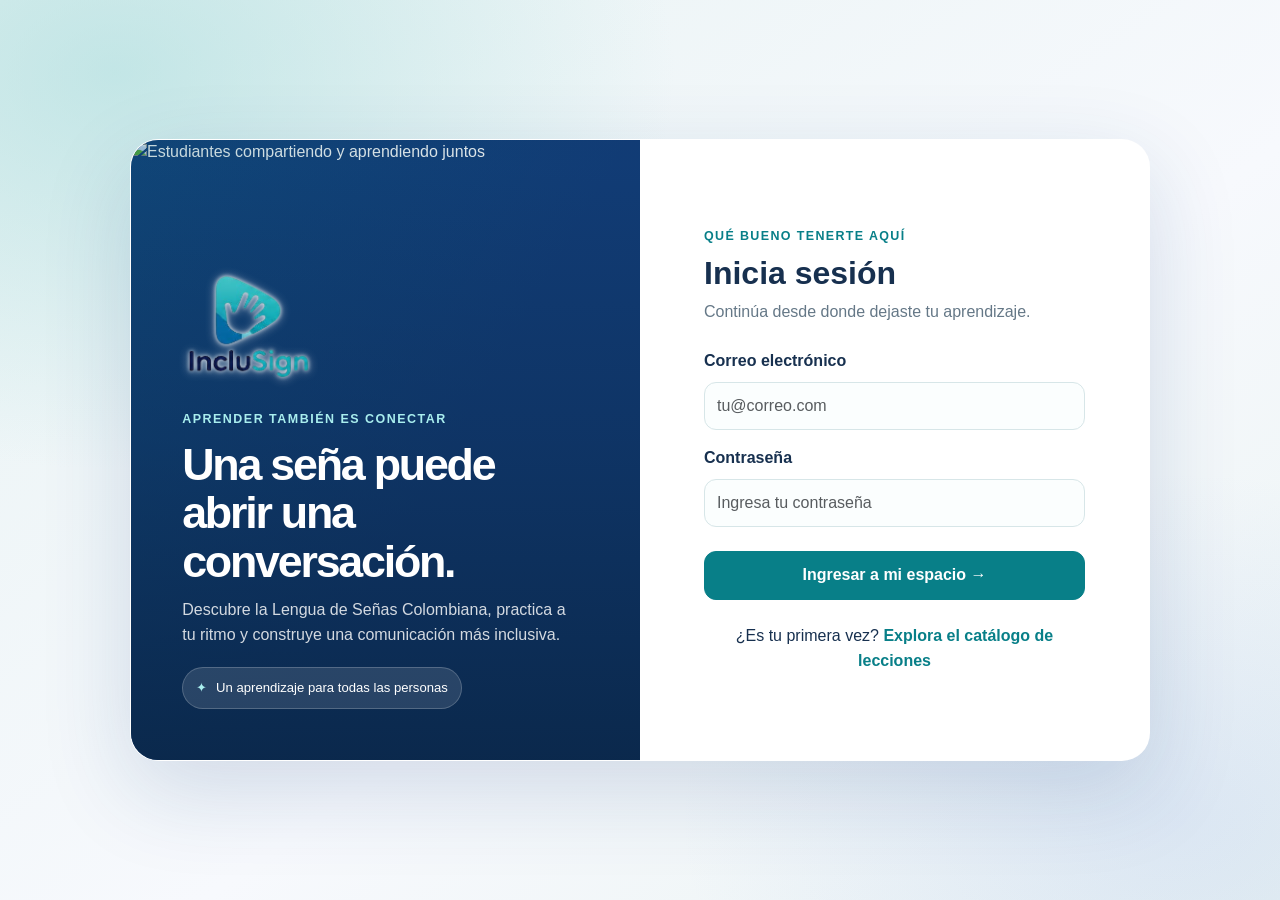
==== pages/login.html @ f1c30d8c "Add initial HTML structure for IncluSign application with login, catalog, main, profile, and service" ====
﻿<!DOCTYPE html>
<html lang="es">
<head>
	<meta charset="UTF-8">
	<meta name="viewport" content="width=device-width, initial-scale=1.0">
	<meta name="theme-color" content="#123f9a">
	<meta name="description" content="Aprende lengua de señas colombiana con IncluSign, a tu ritmo y desde cualquier lugar.">
	<title>IncluSign | Aprende lengua de señas</title>
	<link href="https://cdn.jsdelivr.net/npm/bootstrap@5.3.3/dist/css/bootstrap.min.css" rel="stylesheet" integrity="sha384-QWTKZyjpPEjISv5WaRU9OFeRpok6YctnYmDr5pNlyT2bRjXh0JMhjY6hW+ALEwIH" crossorigin="anonymous">
	<link rel="stylesheet" href="../assets/css/style.css">
</head>
<body class="login-wrap d-flex align-items-center justify-content-center p-3">
	<main class="login-panel">
		<section class="login-visual" aria-label="Aprender lengua de señas">
			<img class="login-visual-image" src="https://images.unsplash.com/photo-1543269865-cbf427effbad?auto=format&fit=crop&w=1200&q=85" alt="Estudiantes compartiendo y aprendiendo juntos">
			<div class="login-visual-overlay"></div>
			<div class="login-visual-content">
				<img class="login-logo" src="../assets/img/logo.png" alt="IncluSign">
				<p class="login-visual-kicker">Aprender también es conectar</p>
				<h2>Una seña puede abrir una conversación.</h2>
				<p>Descubre la Lengua de Señas Colombiana, practica a tu ritmo y construye una comunicación más inclusiva.</p>
				<div class="login-visual-tag"><span aria-hidden="true">✦</span> Un aprendizaje para todas las personas</div>
			</div>
		</section>

		<section class="login-form-panel">
			<header class="mb-4">
				<p class="eyebrow mb-2">Qué bueno tenerte aquí</p>
				<h1 class="h2 fw-bold mb-2">Inicia sesión</h1>
				<p class="text-muted-custom mb-0">Continúa desde donde dejaste tu aprendizaje.</p>
			</header>

			<form action="main.html" method="get" data-login-form>
				<div class="mb-3">
					<label for="email" class="form-label">Correo electrónico</label>
					<input class="form-control" id="email" type="email" placeholder="tu@correo.com" autocomplete="username" required>
				</div>
				<div class="mb-3">
					<label for="password" class="form-label">Contraseña</label>
					<input class="form-control" id="password" type="password" placeholder="Ingresa tu contraseña" autocomplete="current-password" required>
				</div>
				<div class="d-grid mt-4">
					<button class="btn btn-brand" type="submit">Ingresar a mi espacio <span aria-hidden="true">→</span></button>
				</div>
			</form>

			<p class="text-center mt-4 mb-0">¿Es tu primera vez? <a class="fw-semibold text-decoration-none" href="catalog.html">Explora el catálogo de lecciones</a></p>
		</section>
	</main>

	<script src="https://cdn.jsdelivr.net/npm/bootstrap@5.3.3/dist/js/bootstrap.bundle.min.js" integrity="sha384-YvpcrYf0tY3lHB60NNkmXc5s9fDVZLESaAA55NDzOxhy9GkcIdslK1eN7N6jIeHz" crossorigin="anonymous"></script>
	<script src="../assets/js/app.js"></script>
</body>
</html>
---- assets/css/style.css ----
﻿:root {
  --brand-navy: #123e7a;
  --brand-blue: #087f88;
  --brand-turquoise: #20b6ba;
  --brand-sky: #a2dada;
  --brand-lilac: #7898ef;
  --ink: #17304f;
  --muted: #657887;
  --page: #f3f9f9;
  --surface: #ffffff;
  --line: #deebed;
  --soft-blue: #e8f6f5;
  --shadow: 0 18px 48px rgba(18, 62, 122, 0.08);
}

* { box-sizing: border-box; }

body {
  background: var(--page);
  color: var(--ink);
  font-family: Inter, "Segoe UI", Arial, sans-serif;
  line-height: 1.55;
}

a { color: var(--brand-blue); }
a:hover { color: var(--brand-navy); }

.app-shell { max-width: 1440px; }
.workspace-layout { display: grid; min-height: calc(100vh - 2rem); grid-template-columns: 232px minmax(0, 1fr); align-items: start; gap: 26px; }
.workspace-main { min-width: 0; padding: 4px 0 24px; }
.app-sidebar { position: sticky; top: 24px; display: flex; min-height: calc(100vh - 48px); flex-direction: column; padding: 18px 13px; border: 1px solid var(--line); border-radius: 23px; background: rgba(255,255,255,.96); box-shadow: 0 12px 36px rgba(18,62,122,.06); }
.sidebar-header { display: flex; min-height: 84px; align-items: center; justify-content: space-between; gap: 8px; margin: 0 6px 24px; padding: 0 2px 14px; border-bottom: 1px solid #edf2f4; }
.sidebar-brand { display: flex; min-width: 0; align-items: center; justify-content: center; padding: 4px; text-decoration: none; }
.sidebar-logo-full { display: block; width: 142px; max-width: 100%; height: auto; }
.sidebar-logo-compact { display: none; width: 40px; height: 40px; object-fit: contain; }
.sidebar-toggle { display: grid; width: 34px; height: 34px; flex: 0 0 auto; place-items: center; border: 1px solid var(--line); border-radius: 11px; color: #647988; background: #fff; cursor: pointer; transition: background-color .18s ease, color .18s ease, transform .2s ease; }
.sidebar-toggle svg { width: 19px; height: 19px; fill: none; stroke: currentColor; stroke-linecap: round; stroke-linejoin: round; stroke-width: 1.8; }
.sidebar-toggle:hover { color: var(--brand-navy); background: var(--soft-blue); }
.sidebar-toggle:focus-visible { outline: 3px solid rgba(8,127,136,.28); outline-offset: 2px; }
.sidebar-section-label { margin: 0 12px 10px; color: #8a9ba8; font-size: .67rem; font-weight: 750; letter-spacing: .13em; }
.app-nav { display: grid; gap: 7px; }
.app-nav [hidden], .sidebar-footer[hidden], .catalog-heading [hidden] { display: none !important; }
.app-nav.guest-navigation { grid-template-columns: minmax(0, 1fr); margin-right: auto; margin-left: auto; }
.app-nav.guest-navigation .app-nav-link { justify-content: center; }
.app-nav-link { display: flex; min-height: 48px; align-items: center; gap: 12px; padding: 10px 12px; border-radius: 14px; color: #536a7c; font-size: .89rem; font-weight: 650; text-decoration: none; transition: background-color .18s ease, color .18s ease, transform .18s ease; }
.app-nav-link svg, .sidebar-logout svg, .mobile-exit svg { width: 21px; height: 21px; flex: 0 0 auto; fill: none; stroke: currentColor; stroke-linecap: round; stroke-linejoin: round; stroke-width: 1.7; }
.app-nav-link:hover { transform: translateX(2px); color: var(--brand-navy); background: #f3f8f8; }
.app-nav-link.active { color: var(--brand-navy); background: var(--soft-blue); box-shadow: inset 3px 0 0 var(--brand-blue); }
.app-nav-link:focus-visible, .sidebar-logout:focus-visible, .mobile-exit:focus-visible { outline: 3px solid rgba(8,127,136,.28); outline-offset: 2px; }
.sidebar-footer { display: grid; gap: 16px; margin-top: auto; padding-top: 20px; }
.sidebar-tip { display: flex; align-items: flex-start; gap: 9px; padding: 12px; border: 1px solid #e1efef; border-radius: 15px; color: var(--brand-navy); background: #f4fafa; font-size: .75rem; line-height: 1.4; }
.sidebar-tip > span { color: var(--brand-blue); font-size: 1rem; }
.sidebar-profile { display: flex; align-items: center; gap: 10px; padding: 0 4px; color: var(--ink); font-size: .8rem; }
.sidebar-profile > span:last-child { display: grid; gap: 1px; }
.sidebar-profile strong { font-weight: 700; }
.sidebar-profile small { color: var(--muted); font-size: .72rem; }
.sidebar-logout { display: flex; min-height: 42px; align-items: center; gap: 11px; padding: 8px 11px; border-top: 1px solid #edf2f4; color: #697d8b; font-size: .82rem; font-weight: 600; text-decoration: none; }
.sidebar-logout:hover { color: var(--brand-navy); }
.mobile-topbar { display: none; }
.workspace-layout.sidebar-collapsed { grid-template-columns: 78px minmax(0, 1fr); }
.sidebar-collapsed .app-sidebar { align-items: center; padding-right: 9px; padding-left: 9px; }
.sidebar-collapsed .sidebar-header { width: 100%; flex-direction: column; justify-content: center; gap: 10px; margin-right: 0; margin-left: 0; padding-right: 0; padding-left: 0; }
.sidebar-collapsed .sidebar-brand { min-height: 42px; }
.sidebar-collapsed .sidebar-logo-full { display: none; }
.sidebar-collapsed .sidebar-logo-compact { display: block; }
.sidebar-collapsed .sidebar-toggle svg { transform: rotate(180deg); }
.sidebar-collapsed .sidebar-section-label, .sidebar-collapsed .sidebar-tip, .sidebar-collapsed .sidebar-profile, .sidebar-collapsed .app-nav-link span, .sidebar-collapsed .sidebar-logout span { display: none; }
.sidebar-collapsed .app-nav { width: 100%; }
.sidebar-collapsed .app-nav-link { justify-content: center; gap: 0; padding: 12px 0; }
.sidebar-collapsed .app-nav-link:hover { transform: none; }
.sidebar-collapsed .app-nav-link.active { box-shadow: none; }
.sidebar-collapsed .sidebar-footer { width: 100%; gap: 8px; }
.sidebar-collapsed .sidebar-logout { justify-content: center; padding: 10px 0; border-top: 0; }
.nav-soft {
  min-height: 76px;
  background: rgba(255, 255, 255, 0.94);
  border: 1px solid var(--line);
  border-radius: 18px !important;
  box-shadow: 0 6px 24px rgba(18, 62, 122, 0.04);
}
.brand-lockup { display: inline-flex; align-items: center; gap: 10px; text-decoration: none; }
.brand-logo { width: 94px; height: 70px; object-fit: contain; }
.brand-name { color: var(--ink); font-size: 1.18rem; font-weight: 750; letter-spacing: -0.04em; }
.nav-soft .navbar-nav { gap: .35rem !important; }
.nav-soft .nav-link { padding: .62rem .9rem; border-radius: 12px; color: #536a7c; font-size: 0.92rem; font-weight: 650; transition: background-color .18s ease, color .18s ease, transform .18s ease; }
.nav-soft .nav-link:hover { color: var(--brand-navy); background: var(--soft-blue); }
.nav-soft .nav-link.active { color: var(--brand-navy); background: var(--soft-blue); box-shadow: inset 0 0 0 1px rgba(8, 127, 136, .08); }
.nav-soft .nav-link:focus-visible, .carousel-nav-btn:focus-visible, .learning-indicators button:focus-visible { outline: 3px solid rgba(8, 127, 136, .3); outline-offset: 2px; }
.nav-soft .navbar-toggler { border-color: var(--line); border-radius: 11px; }
.nav-avatar { display: inline-grid; width: 36px; height: 36px; place-items: center; border-radius: 50%; background: var(--soft-blue); color: var(--brand-navy); font-size: 0.78rem; font-weight: 700; }
.form-control, .form-select { min-height: 48px; border-color: #d7e6e8; border-radius: 12px; color: var(--ink); }
.form-control:focus, .form-select:focus { border-color: var(--brand-blue); box-shadow: 0 0 0 0.22rem rgba(8, 127, 136, 0.15); }
.form-label { color: var(--ink); font-weight: 650; }
.btn { border-radius: 12px; font-weight: 650; padding: 0.72rem 1.15rem; }
.btn-brand { --bs-btn-bg: var(--brand-blue); --bs-btn-border-color: var(--brand-blue); --bs-btn-color: #fff; --bs-btn-hover-bg: var(--brand-navy); --bs-btn-hover-border-color: var(--brand-navy); --bs-btn-hover-color: #fff; --bs-btn-active-bg: var(--brand-navy); --bs-btn-active-border-color: var(--brand-navy); }
.btn-outline-brand { --bs-btn-color: var(--brand-navy); --bs-btn-border-color: #c8dfe1; --bs-btn-hover-bg: var(--soft-blue); --bs-btn-hover-color: var(--brand-navy); --bs-btn-hover-border-color: var(--brand-sky); }
.text-brand { color: var(--brand-blue) !important; }
.text-muted-custom { color: var(--muted); }
.eyebrow { color: var(--brand-blue); font-size: 0.78rem; font-weight: 750; letter-spacing: 0.11em; text-transform: uppercase; }
.surface-card { background: var(--surface); border: 1px solid var(--line); border-radius: 20px; box-shadow: var(--shadow); }
.section-heading { font-size: clamp(1.35rem, 2vw, 1.7rem); font-weight: 750; letter-spacing: -0.04em; }
.progress { height: 8px; border-radius: 99px; background: #e9eff8; }
.progress-bar { border-radius: inherit; background: var(--brand-blue); }

/* Acceso */
.login-wrap { min-height: 100vh; padding: clamp(1rem, 3vw, 2.5rem) !important; background: radial-gradient(ellipse at 9% 8%, rgba(162, 218, 218, .55), transparent 34%), radial-gradient(ellipse at 92% 91%, rgba(120, 152, 239, .15), transparent 30%), linear-gradient(145deg, #e8f3f3, #f7f9fd 58%, #eaf3f2); }
.login-panel { display: grid; grid-template-columns: 1fr 1fr; width: min(100%, 1020px); padding: 0; overflow: hidden; background: var(--surface); border: 1px solid rgba(255,255,255,.82); border-radius: 28px; box-shadow: 0 30px 90px rgba(18, 62, 122, .16); }
.login-visual { position: relative; display: flex; min-height: 620px; align-items: flex-end; overflow: hidden; color: #fff; background: var(--brand-navy); }
.login-visual-image, .login-visual-overlay { position: absolute; inset: 0; width: 100%; height: 100%; }
.login-visual-image { object-fit: cover; object-position: center; }
.login-visual-overlay { background: linear-gradient(180deg, rgba(10, 39, 73, .1) 4%, rgba(10, 39, 73, .42) 48%, rgba(10, 39, 73, .93) 100%), linear-gradient(120deg, rgba(8, 127, 136, .16), transparent 58%); }
.login-visual-content { position: relative; z-index: 1; width: 100%; padding: clamp(1.8rem, 4vw, 3.25rem); }
.login-logo { display: block; width: 132px; height: auto; margin-bottom: 2rem; filter: drop-shadow(0 0 2px rgba(255,255,255,.9)) drop-shadow(0 1px 5px rgba(255,255,255,.45)); }
.login-visual-kicker { margin-bottom: .65rem; color: #a9eeee; font-size: .78rem; font-weight: 750; letter-spacing: .12em; text-transform: uppercase; }
.login-visual h2 { max-width: 430px; margin-bottom: .8rem; font-size: clamp(2rem, 3.5vw, 2.8rem); font-weight: 760; letter-spacing: -.05em; line-height: 1.08; }
.login-visual-content > p:not(.login-visual-kicker) { max-width: 400px; margin-bottom: 1.2rem; color: rgba(255,255,255,.82); }
.login-visual-tag { display: inline-flex; align-items: center; gap: .55rem; padding: .62rem .82rem; border: 1px solid rgba(255,255,255,.2); border-radius: 99px; background: rgba(255,255,255,.12); font-size: .82rem; }
.login-visual-tag span { color: #a9eeee; }
.login-form-panel { display: flex; flex-direction: column; justify-content: center; padding: clamp(2rem, 5vw, 4.2rem); }
.login-form-panel .form-control { background: #fbfefe; }
/* Inicio de aprendizaje */
.welcome-hero { position: relative; overflow: hidden; min-height: 330px; padding: clamp(1.5rem, 4vw, 3rem); color: #fff; background: linear-gradient(115deg, #123e7a 0%, #087f88 72%, #20b6ba 100%); border-radius: 24px; box-shadow: 0 20px 46px rgba(8, 127, 136, .18); }
.welcome-hero::after { position: absolute; top: -95px; right: -54px; width: 340px; height: 340px; border: 1px solid rgba(255,255,255,.16); border-radius: 50%; box-shadow: 0 0 0 35px rgba(255,255,255,.05), 0 0 0 75px rgba(255,255,255,.04); content: ""; }
.welcome-copy { position: relative; z-index: 1; max-width: 560px; }
.welcome-hero h1 { max-width: 520px; font-size: clamp(2rem, 4vw, 3.2rem); font-weight: 780; letter-spacing: -.055em; }
.welcome-hero p { color: rgba(255,255,255,.84); max-width: 440px; }
.hero-art { position: absolute; right: 7%; bottom: -16px; width: min(30%, 260px); opacity: .94; }
.hero-art img { width: 100%; height: 270px; object-fit: cover; object-position: center; border: 8px solid rgba(255,255,255,.18); border-radius: 48% 48% 18px 18px; }
.stat-card { display: flex; align-items: center; gap: 14px; padding: 18px; background: #fff; border: 1px solid var(--line); border-radius: 17px; }
.stat-icon { display: grid; width: 46px; height: 46px; flex: 0 0 auto; place-items: center; border-radius: 14px; background: var(--soft-blue); color: var(--brand-blue); font-size: 1.2rem; font-weight: 750; }
.profile-card { display: flex; align-items: center; gap: 18px; }
.profile-avatar { display: grid; width: 82px; height: 82px; flex: 0 0 auto; place-items: center; border: 5px solid #e8f6f5; border-radius: 50%; color: #fff; background: linear-gradient(145deg, var(--brand-navy), var(--brand-blue)); font-size: 1.4rem; font-weight: 750; }
.profile-summary { min-width: 0; margin-right: auto; }
.profile-action { flex: 0 0 auto; }
.profile-course { padding: 18px; border: 1px solid var(--line); border-radius: 16px; background: #fbfefe; }
.lesson-card { height: 100%; overflow: hidden; background: #fff; border: 1px solid var(--line); border-radius: 18px; transition: transform .18s ease, box-shadow .18s ease; }
.lesson-card:hover { transform: translateY(-3px); box-shadow: var(--shadow); }
.lesson-cover { display: flex; min-height: 150px; align-items: flex-end; padding: 18px; color: #fff; background: linear-gradient(145deg, #123e7a, #087f88); }
.lesson-cover.cover-lilac { background: linear-gradient(145deg, #123e7a, #7898ef); }
.lesson-cover.cover-sky { background: linear-gradient(145deg, #118f98, #a2dada); }
.lesson-icon { display: grid; width: 54px; height: 54px; place-items: center; border: 1px solid rgba(255,255,255,.38); border-radius: 16px; background: rgba(255,255,255,.16); font-size: 1.5rem; }
.level-pill { display: inline-flex; align-items: center; padding: 5px 10px; border-radius: 99px; background: var(--soft-blue); color: var(--brand-navy); font-size: .76rem; font-weight: 700; }
.category-btn { border-radius: 99px; }
.category-btn.active { color: #fff; background: var(--brand-navy); border-color: var(--brand-navy); }
.empty-state[hidden], [data-lesson-card][hidden] { display: none !important; }

/* Catálogo de cursos */
.catalog-heading { display: flex; align-items: flex-end; justify-content: space-between; gap: 1.25rem; }
.catalog-list { display: grid; gap: 12px; }
.catalog-course { overflow: hidden; border: 1px solid var(--line); border-radius: 17px; background: #fff; box-shadow: 0 6px 22px rgba(18,62,122,.04); }
.catalog-course-summary { display: flex; min-height: 78px; align-items: center; gap: 14px; padding: 14px 18px; cursor: pointer; list-style: none; }
.catalog-course-summary::-webkit-details-marker { display: none; }
.catalog-course-summary::after { width: 10px; height: 10px; flex: 0 0 auto; margin-left: 4px; border-right: 2px solid var(--brand-blue); border-bottom: 2px solid var(--brand-blue); content: ""; transform: rotate(45deg) translateY(-2px); transition: transform .18s ease; }
.catalog-course[open] .catalog-course-summary::after { transform: rotate(225deg) translate(-2px, -1px); }
.catalog-course-summary:focus-visible { outline: 3px solid rgba(8,127,136,.28); outline-offset: -3px; }
.catalog-course-icon { display: grid; width: 44px; height: 44px; flex: 0 0 auto; place-items: center; border-radius: 14px; color: #fff; background: linear-gradient(145deg, var(--brand-navy), var(--brand-blue)); font-size: 1.2rem; }
.catalog-icon-lilac { background: linear-gradient(145deg, var(--brand-navy), var(--brand-lilac)); }
.catalog-icon-sky { background: linear-gradient(145deg, #118f98, var(--brand-sky)); }
.catalog-course-title { display: grid; min-width: 0; gap: 3px; margin-right: auto; color: var(--ink); }
.catalog-course-title strong { font-size: .98rem; }
.catalog-course-title small { color: var(--muted); font-size: .8rem; }
.catalog-course-content { padding: 0 20px 18px 76px; color: var(--muted); font-size: .9rem; }
.catalog-course-content > p { margin-bottom: 12px; }
.catalog-lesson-list { display: grid; gap: 0; margin: 0; padding: 0; list-style: none; }
.catalog-lesson-list li { display: flex; justify-content: space-between; gap: 16px; padding: 9px 0; border-top: 1px solid #edf2f4; color: var(--ink); }
.catalog-lesson-list li span:last-child { flex: 0 0 auto; color: var(--muted); font-size: .82rem; }

/* Carrusel principal */
.learning-heading-row { display: flex; align-items: flex-end; justify-content: space-between; gap: 1rem; }
.learning-carousel-tools { display: flex; align-items: center; gap: 1.1rem; }
.learning-carousel .carousel-indicators.learning-indicators { position: static; justify-content: center; gap: 7px; margin: 1rem 0 0; }
.learning-carousel .carousel-indicators [data-bs-target] { box-sizing: border-box; flex: 0 0 auto; width: 8px; height: 8px; margin: 0; padding: 0; border: 0; border-radius: 99px; background: #bfd2d7; opacity: 1; transition: width .2s ease, background-color .2s ease; }
.learning-carousel .carousel-indicators [data-bs-target].active { width: 24px; background: var(--brand-blue); }
.carousel-nav-btn { display: grid; width: 42px; height: 42px; place-items: center; border: 1px solid var(--line); border-radius: 13px; color: var(--brand-navy); background: #fff; font-size: 1.15rem; transition: background-color .18s ease, border-color .18s ease, transform .18s ease; }
.carousel-nav-btn:hover { transform: translateY(-1px); border-color: var(--brand-sky); background: var(--soft-blue); }
.learning-slide { display: grid; min-height: 370px; grid-template-columns: 1.04fr .96fr; overflow: hidden; border: 1px solid var(--line); border-radius: 24px; background: #fff; box-shadow: var(--shadow); }
.slide-copy { display: flex; flex-direction: column; align-items: flex-start; justify-content: center; padding: clamp(1.6rem, 4vw, 3.2rem); }
.slide-status { display: inline-flex; align-items: center; gap: .5rem; margin-bottom: 1rem; color: var(--brand-blue); font-size: .78rem; font-weight: 750; letter-spacing: .04em; }
.slide-copy h2 { max-width: 490px; margin-bottom: .7rem; font-size: clamp(1.8rem, 3vw, 2.55rem); font-weight: 760; letter-spacing: -.05em; line-height: 1.12; }
.slide-copy > p { max-width: 470px; margin-bottom: 1.25rem; color: var(--muted); }
.slide-progress-label { display: flex; width: min(100%, 360px); justify-content: space-between; margin-bottom: .4rem; font-size: .82rem; }
.slide-progress { width: min(100%, 360px); margin-bottom: 1.35rem; background: rgba(255,255,255,.2); }
.slide-progress .progress-bar { background: #a2dada; }
.slide-action { margin-top: .15rem; }
.slide-visual { position: relative; min-height: 370px; overflow: hidden; background: linear-gradient(145deg, #123e7a, #20b6ba); }
.slide-visual::after { position: absolute; inset: 0; background: linear-gradient(90deg, rgba(18,62,122,.08), rgba(18,62,122,.04)); content: ""; }
.slide-visual img { width: 100%; height: 100%; min-height: 370px; object-fit: cover; }
.visual-badge { position: absolute; z-index: 1; right: 20px; bottom: 20px; padding: .65rem .9rem; border: 1px solid rgba(255,255,255,.6); border-radius: 99px; color: #fff; background: rgba(18,62,122,.68); backdrop-filter: blur(8px); font-size: .8rem; font-weight: 650; }
.learning-slide-current { color: #fff; border-color: transparent; background: linear-gradient(135deg, #123e7a, #087f88); }
.learning-slide-current .slide-status { color: #b6f1ed; }
.learning-slide-current .slide-status span { font-size: .65rem; }
.learning-slide-current .slide-copy > p { color: rgba(255,255,255,.82); }
.learning-slide-current .slide-visual { background: #087f88; }
.learning-slide-current .slide-visual img { opacity: .9; }
.learning-slide-recommended .slide-visual { background: linear-gradient(145deg, #087f88, #a2dada); }
.learning-slide-conversation .slide-visual { background: linear-gradient(145deg, #123e7a, #7898ef); }
.slide-meta { display: flex; flex-wrap: wrap; gap: .6rem 1rem; margin-bottom: 1.3rem; color: var(--muted); font-size: .86rem; }
.learning-slide .slide-status span { font-size: 1rem; }

/* Lección */
.video-stage { position: relative; display: grid; min-height: 390px; place-items: center; overflow: hidden; border-radius: 20px; background: linear-gradient(145deg, rgba(18,62,122,.90), rgba(8,127,136,.76)), url("https://images.unsplash.com/photo-1529390079861-591de354faf5?auto=format&fit=crop&w=1400&q=80") center / cover; }
.video-stage::before, .video-stage::after { position: absolute; width: 230px; height: 230px; border: 1px solid rgba(255,255,255,.18); border-radius: 50%; content: ""; }
.video-stage::before { top: -105px; right: -45px; box-shadow: 0 0 0 30px rgba(255,255,255,.06); }
.video-stage::after { bottom: -155px; left: -68px; }
.video-play { z-index: 1; display: grid; width: 78px; height: 78px; place-items: center; border: 1px solid rgba(255,255,255,.5); border-radius: 50%; color: var(--brand-navy); background: #fff; font-size: 1.65rem; box-shadow: 0 10px 30px rgba(0,0,0,.18); }
.video-caption { position: absolute; z-index: 1; right: 20px; bottom: 18px; left: 20px; color: #fff; }
.vocab-item { display: flex; align-items: center; justify-content: space-between; gap: 14px; padding: 15px 0; border-bottom: 1px solid var(--line); }
.vocab-item:last-child { border-bottom: 0; }

/* Creación de contenido */
.upload-box { display: grid; min-height: 210px; place-items: center; border: 1.5px dashed #b4d7da; border-radius: 16px; background: #f6fbfb; color: var(--muted); text-align: center; }
.upload-plus { display: grid; width: 48px; height: 48px; margin: 0 auto 10px; place-items: center; border-radius: 15px; background: var(--soft-blue); color: var(--brand-blue); font-size: 1.7rem; }
.form-hint { color: var(--muted); font-size: .82rem; }
.status-message { color: var(--brand-navy); font-weight: 650; }

@media (max-width: 767.98px) {
  .nav-soft { padding: .65rem 1rem !important; }
  .nav-soft .navbar-collapse { padding-top: .75rem; }
  .nav-soft .navbar-nav { align-items: stretch !important; }
  .nav-soft .nav-link { padding: .7rem .8rem; }
  .login-panel { grid-template-columns: 1fr; }
  .login-visual { min-height: 300px; }
  .login-visual-content { padding: 1.5rem; }
  .login-logo { width: 112px; margin-bottom: 1.1rem; }
  .login-visual h2 { max-width: 440px; font-size: 1.9rem; }
  .login-visual-content > p:not(.login-visual-kicker) { margin-bottom: .8rem; font-size: .92rem; }
  .login-visual-tag { font-size: .75rem; }
  .login-form-panel { padding: 1.6rem; }
  .catalog-heading { align-items: flex-start; flex-direction: column; }
  .profile-card { align-items: flex-start; flex-wrap: wrap; }
  .profile-avatar { width: 64px; height: 64px; }
  .profile-action { width: 100%; }
  .catalog-course-summary { gap: 10px; padding: 12px; }
  .catalog-course-summary > .level-pill { display: none; }
  .catalog-course-content { padding-right: 14px; padding-left: 14px; }
  .learning-heading-row { align-items: flex-start; }
  .learning-carousel-tools { gap: .65rem; }
  .learning-slide { grid-template-columns: 1fr; }
  .slide-copy { padding: 1.5rem; }
  .slide-visual, .slide-visual img { min-height: 190px; max-height: 220px; }
  .slide-visual { order: -1; }
  .slide-copy h2 { font-size: 1.8rem; }
  .welcome-hero { min-height: 350px; }
  .hero-art { right: 5%; width: 36%; opacity: .45; }
  .hero-art img { height: 230px; }
  .video-stage { min-height: 260px; }
}

@media (max-width: 991.98px) {
  .app-shell { padding-bottom: 6.25rem !important; }
  .workspace-layout { display: block; min-height: auto; }
  .workspace-main { padding-top: 0; }
  .mobile-topbar { display: flex; min-height: 64px; align-items: center; justify-content: space-between; margin-bottom: 18px; padding: 4px 12px; border: 1px solid var(--line); border-radius: 17px; background: rgba(255,255,255,.95); box-shadow: 0 6px 20px rgba(18,62,122,.04); }
  .mobile-topbar .brand-logo { width: 86px; height: 58px; }
  .mobile-exit { display: grid; width: 42px; height: 42px; place-items: center; border-radius: 13px; color: var(--brand-navy); background: var(--soft-blue); }
  .app-sidebar { position: fixed; z-index: 1030; top: auto; right: 12px; bottom: max(10px, env(safe-area-inset-bottom)); left: 12px; width: auto; min-height: 0; padding: 7px; border-radius: 20px; box-shadow: 0 12px 38px rgba(18,62,122,.17); }
  .sidebar-header, .sidebar-brand, .sidebar-section-label, .sidebar-footer { display: none; }
  .app-nav { width: 100%; grid-template-columns: repeat(3, minmax(0, 1fr)); gap: 4px; }
  .app-nav.guest-navigation { width: min(100%, 190px); grid-template-columns: minmax(0, 1fr); }
  .app-nav-link { min-height: 58px; flex-direction: column; justify-content: center; gap: 4px; padding: 5px 3px; border-radius: 14px; font-size: .68rem; line-height: 1.15; text-align: center; }
  .app-nav-link svg { width: 20px; height: 20px; }
  .app-nav-link:hover { transform: none; }
  .app-nav-link.active { box-shadow: none; }
  .workspace-layout.sidebar-collapsed { grid-template-columns: minmax(0, 1fr); }
  .sidebar-collapsed .app-sidebar { align-items: stretch; padding: 7px; }
  .sidebar-collapsed .app-nav { width: 100%; }
  .sidebar-collapsed .app-nav-link { flex-direction: column; justify-content: center; gap: 4px; padding: 5px 3px; font-size: .68rem; line-height: 1.15; text-align: center; }
  .sidebar-collapsed .app-nav-link span { display: inline; }
}

@media (prefers-reduced-motion: reduce) {
  *, *::before, *::after { scroll-behavior: auto !important; transition-duration: .01ms !important; }
}
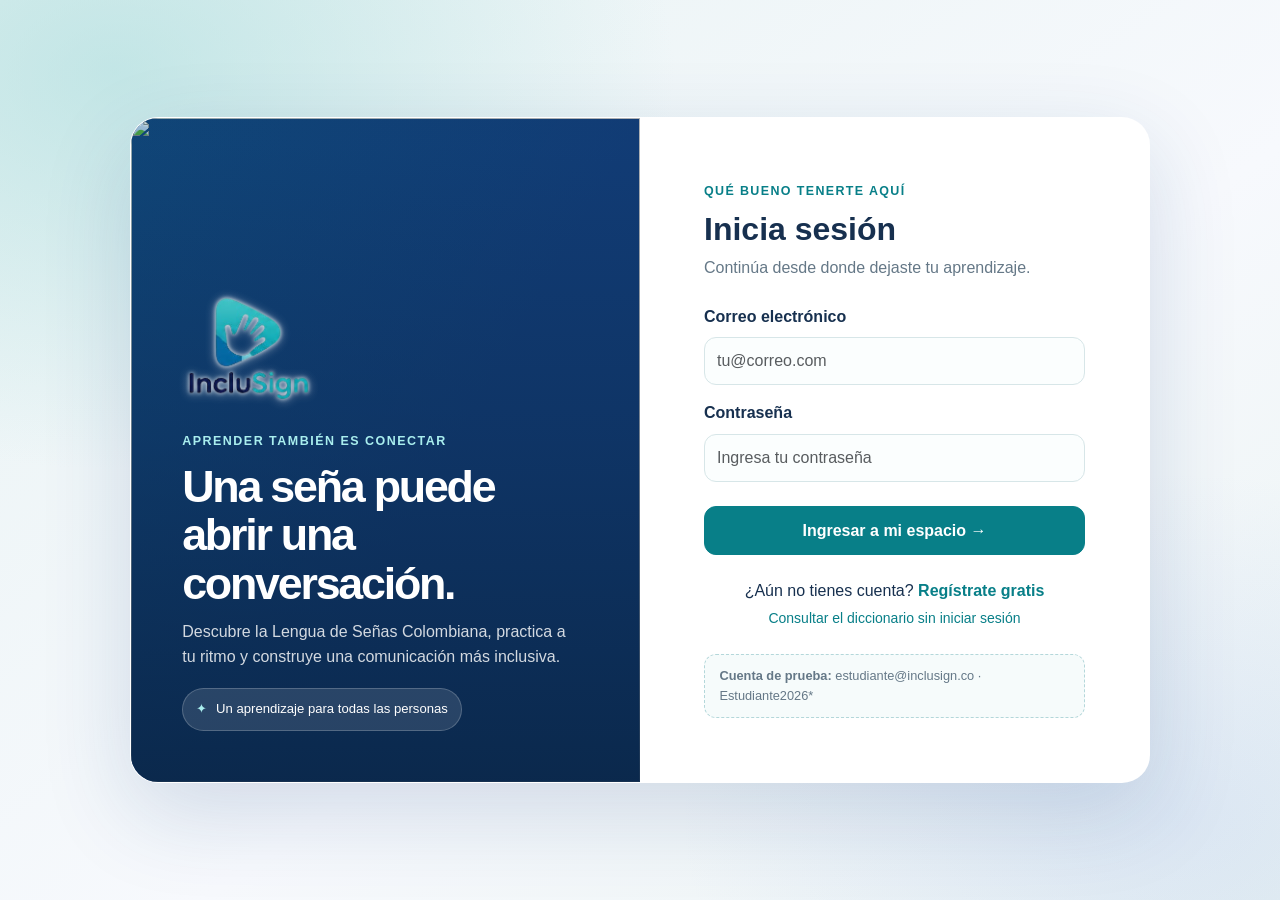
==== commit 2c8a71e8: "Prototipo funcional de IncluSign con videos oficiales del INSOR - Pantallas en pages/: inicio de ses" ====
--- a/pages/login.html
+++ b/pages/login.html
@@ -1,54 +1,19 @@
-﻿<!DOCTYPE html>
+<!DOCTYPE html>
 <html lang="es">
 <head>
 	<meta charset="UTF-8">
 	<meta name="viewport" content="width=device-width, initial-scale=1.0">
 	<meta name="theme-color" content="#123f9a">
-	<meta name="description" content="Aprende lengua de señas colombiana con IncluSign, a tu ritmo y desde cualquier lugar.">
-	<title>IncluSign | Aprende lengua de señas</title>
+	<meta name="description" content="Aprende y consulta la Lengua de Señas Colombiana con IncluSign.">
+	<title>Inicia sesión | IncluSign</title>
+	<link rel="icon" type="image/png" href="../assets/img/logo-img.png">
 	<link href="https://cdn.jsdelivr.net/npm/bootstrap@5.3.3/dist/css/bootstrap.min.css" rel="stylesheet" integrity="sha384-QWTKZyjpPEjISv5WaRU9OFeRpok6YctnYmDr5pNlyT2bRjXh0JMhjY6hW+ALEwIH" crossorigin="anonymous">
 	<link rel="stylesheet" href="../assets/css/style.css">
 </head>
-<body class="login-wrap d-flex align-items-center justify-content-center p-3">
-	<main class="login-panel">
-		<section class="login-visual" aria-label="Aprender lengua de señas">
-			<img class="login-visual-image" src="https://images.unsplash.com/photo-1543269865-cbf427effbad?auto=format&fit=crop&w=1200&q=85" alt="Estudiantes compartiendo y aprendiendo juntos">
-			<div class="login-visual-overlay"></div>
-			<div class="login-visual-content">
-				<img class="login-logo" src="../assets/img/logo.png" alt="IncluSign">
-				<p class="login-visual-kicker">Aprender también es conectar</p>
-				<h2>Una seña puede abrir una conversación.</h2>
-				<p>Descubre la Lengua de Señas Colombiana, practica a tu ritmo y construye una comunicación más inclusiva.</p>
-				<div class="login-visual-tag"><span aria-hidden="true">✦</span> Un aprendizaje para todas las personas</div>
-			</div>
-		</section>
-
-		<section class="login-form-panel">
-			<header class="mb-4">
-				<p class="eyebrow mb-2">Qué bueno tenerte aquí</p>
-				<h1 class="h2 fw-bold mb-2">Inicia sesión</h1>
-				<p class="text-muted-custom mb-0">Continúa desde donde dejaste tu aprendizaje.</p>
-			</header>
-
-			<form action="main.html" method="get" data-login-form>
-				<div class="mb-3">
-					<label for="email" class="form-label">Correo electrónico</label>
-					<input class="form-control" id="email" type="email" placeholder="tu@correo.com" autocomplete="username" required>
-				</div>
-				<div class="mb-3">
-					<label for="password" class="form-label">Contraseña</label>
-					<input class="form-control" id="password" type="password" placeholder="Ingresa tu contraseña" autocomplete="current-password" required>
-				</div>
-				<div class="d-grid mt-4">
-					<button class="btn btn-brand" type="submit">Ingresar a mi espacio <span aria-hidden="true">→</span></button>
-				</div>
-			</form>
-
-			<p class="text-center mt-4 mb-0">¿Es tu primera vez? <a class="fw-semibold text-decoration-none" href="catalog.html">Explora el catálogo de lecciones</a></p>
-		</section>
-	</main>
-
+<body data-page="login">
+	<noscript><p style="padding:2rem;font-family:sans-serif">IncluSign necesita JavaScript activado para funcionar.</p></noscript>
 	<script src="https://cdn.jsdelivr.net/npm/bootstrap@5.3.3/dist/js/bootstrap.bundle.min.js" integrity="sha384-YvpcrYf0tY3lHB60NNkmXc5s9fDVZLESaAA55NDzOxhy9GkcIdslK1eN7N6jIeHz" crossorigin="anonymous"></script>
+	<script src="../assets/js/datos.js"></script>
 	<script src="../assets/js/app.js"></script>
 </body>
 </html>
--- a/assets/css/style.css
+++ b/assets/css/style.css
@@ -268,6 +268,133 @@
   .sidebar-collapsed .app-nav-link span { display: inline; }
 }
 
+/* ===== Prototipo funcional: componentes nuevos ===== */
+.skip-link { position: absolute; left: -999px; top: 8px; z-index: 2000; padding: .6rem 1rem; border-radius: 10px; background: var(--brand-navy); color: #fff; }
+.skip-link:focus { left: 12px; color: #fff; }
+.app-footer { margin-top: 2.5rem; padding-top: 1rem; border-top: 1px solid var(--line); color: var(--muted); font-size: .75rem; }
+.alert-soft { border: 1px solid var(--line); border-radius: 14px; }
+.demo-hint { padding: .7rem .9rem; border: 1px dashed #b4d7da; border-radius: 12px; background: #f6fbfb; color: var(--muted); font-size: .8rem; }
+.sidebar-profile:hover strong { color: var(--brand-blue); }
+
+.chip-row { display: flex; flex-wrap: wrap; gap: 8px; }
+.chip { display: inline-flex; align-items: center; gap: 6px; padding: 7px 13px; border: 1px solid var(--line); border-radius: 99px; background: #fff; color: var(--brand-navy); font-size: .82rem; font-weight: 650; text-decoration: none; transition: background-color .18s ease, border-color .18s ease; }
+.chip:hover { border-color: var(--brand-sky); background: var(--soft-blue); color: var(--brand-navy); }
+.chip.active { border-color: var(--brand-navy); background: var(--brand-navy); color: #fff; }
+.chip-count { padding: 0 6px; border-radius: 99px; background: rgba(18,62,122,.08); font-size: .7rem; }
+.chip.active .chip-count { background: rgba(255,255,255,.2); }
+
+.course-row { padding: 12px 0; border-bottom: 1px solid #edf2f4; }
+.course-row:last-child { border-bottom: 0; }
+.lesson-link { color: var(--ink); font-weight: 600; text-decoration: none; }
+.lesson-link:hover { color: var(--brand-blue); text-decoration: underline; }
+.lesson-check { display: inline-grid; width: 20px; height: 20px; margin-right: 6px; place-items: center; border-radius: 50%; background: #d9f3ec; color: #0b7a5a; font-size: .72rem; font-weight: 800; vertical-align: 1px; }
+.lesson-check-lg { width: 32px; height: 32px; font-size: 1rem; vertical-align: middle; }
+
+/* Diccionario */
+.dictionary-search { display: flex; align-items: center; gap: 10px; }
+.dictionary-search .form-control { border: 0; box-shadow: none; font-size: 1.05rem; background: transparent; }
+.search-icon svg { width: 22px; height: 22px; margin-left: 6px; fill: none; stroke: var(--brand-blue); stroke-width: 2; stroke-linecap: round; }
+.sign-grid { display: grid; grid-template-columns: repeat(auto-fill, minmax(170px, 1fr)); gap: 14px; }
+.sign-card { position: relative; overflow: hidden; border: 1px solid var(--line); border-radius: 18px; background: #fff; transition: transform .18s ease, box-shadow .18s ease; }
+.sign-card:hover { transform: translateY(-3px); box-shadow: var(--shadow); }
+.sign-card-link { display: block; color: var(--ink); text-decoration: none; }
+.sign-card-link:focus-visible { outline: 3px solid rgba(8,127,136,.35); outline-offset: -3px; }
+.sign-card-body { display: grid; gap: 2px; padding: 11px 13px 13px; }
+.sign-card-body strong { font-size: 1rem; }
+.sign-card-body small { color: var(--muted); font-size: .76rem; }
+.sign-fav-form { position: absolute; top: 8px; right: 8px; }
+.sign-fav { display: grid; width: 34px; height: 34px; place-items: center; border: 0; border-radius: 50%; background: rgba(255,255,255,.92); color: var(--brand-navy); font-size: 1.05rem; box-shadow: 0 2px 8px rgba(18,62,122,.15); }
+.sign-fav.is-fav { color: #d99a00; }
+
+/* Recursos visuales */
+.sign-media { display: block; width: 100%; border-radius: 16px; background: #0f2f57; object-fit: cover; }
+.sign-media-sm { aspect-ratio: 4 / 3; border-radius: 0; }
+.sign-media-lg { aspect-ratio: 4 / 3; }
+.sign-media-xl { aspect-ratio: 16 / 10; object-fit: contain; }
+.sign-placeholder { position: relative; display: grid; place-content: center; justify-items: center; gap: 4px; overflow: hidden; border-radius: 16px; color: #fff; text-align: center; background: radial-gradient(circle at 80% 15%, rgba(162,218,218,.45), transparent 40%), linear-gradient(145deg, var(--brand-navy), var(--brand-blue)); }
+.sign-placeholder::after { position: absolute; right: -40px; bottom: -60px; width: 170px; height: 170px; border: 1px solid rgba(255,255,255,.18); border-radius: 50%; box-shadow: 0 0 0 26px rgba(255,255,255,.05); content: ""; }
+.sign-placeholder-icon { font-size: 2.6rem; line-height: 1; filter: drop-shadow(0 4px 10px rgba(0,0,0,.2)); }
+.sign-placeholder strong { font-size: 1.6rem; letter-spacing: -.03em; }
+.sign-placeholder small { color: rgba(255,255,255,.75); font-size: .74rem; }
+.sign-placeholder-sm { aspect-ratio: 4 / 3; border-radius: 0; }
+.sign-placeholder-sm .sign-placeholder-icon { font-size: 2rem; }
+.sign-placeholder-sm strong { display: none; }
+.sign-placeholder-lg { min-height: 100%; aspect-ratio: 4 / 3; }
+.sign-placeholder-xl { aspect-ratio: 16 / 10; }
+.sign-placeholder-xl .sign-placeholder-icon { font-size: 4.5rem; }
+.sign-placeholder-xl strong { font-size: 2.6rem; }
+.sign-card:nth-child(3n+2) .sign-placeholder { background: radial-gradient(circle at 80% 15%, rgba(162,218,218,.4), transparent 40%), linear-gradient(145deg, var(--brand-navy), var(--brand-lilac)); }
+.sign-card:nth-child(3n+3) .sign-placeholder { background: radial-gradient(circle at 80% 15%, rgba(255,255,255,.35), transparent 40%), linear-gradient(145deg, #118f98, var(--brand-sky)); }
+
+.sign-parts { display: grid; grid-template-columns: minmax(110px, auto) 1fr; gap: 8px 14px; margin: 0; font-size: .9rem; }
+.sign-parts dt { padding-top: 2px; color: var(--brand-blue); font-size: .74rem; font-weight: 750; letter-spacing: .05em; text-transform: uppercase; }
+.sign-parts dd { margin: 0; }
+.badge-validation { display: inline-flex; flex: 0 0 auto; align-items: center; padding: 4px 9px; border-radius: 99px; background: #fff4dc; color: #8a5a00; font-size: .7rem; font-weight: 700; white-space: nowrap; }
+.badge-validation.is-valid { background: #d9f3ec; color: #0b7a5a; }
+
+.sign-step[hidden] { display: none !important; }
+.sign-step + .sign-step { margin-top: 1.5rem; padding-top: 1.5rem; border-top: 1px solid var(--line); }
+.sign-viewer.is-stepper .sign-step + .sign-step { margin-top: 0; padding-top: 0; border-top: 0; }
+.sign-stepper { display: flex; align-items: center; justify-content: space-between; gap: 12px; margin-top: 1.25rem; }
+.sign-stepper[hidden] { display: none; }
+.sign-dots { display: flex; flex-wrap: wrap; justify-content: center; gap: 7px; }
+.sign-dots button { width: 9px; height: 9px; padding: 0; border: 0; border-radius: 99px; background: #bfd2d7; transition: width .2s ease, background-color .2s ease; }
+.sign-dots button.active { width: 26px; background: var(--brand-blue); }
+
+/* Práctica */
+.quiz-question[hidden] { display: none !important; }
+.quiz-options { display: grid; grid-template-columns: repeat(2, minmax(0, 1fr)); gap: 10px; }
+.quiz-option { display: grid; min-height: 54px; place-items: center; font-size: 1rem; }
+.btn-check:checked + .quiz-option { border-color: var(--brand-navy); background: var(--brand-navy); color: #fff; }
+.btn-check:focus-visible + .quiz-option { outline: 3px solid rgba(8,127,136,.35); outline-offset: 2px; }
+.option-card { display: flex; align-items: flex-start; gap: 12px; padding: 13px 14px; border: 1px solid var(--line); border-radius: 14px; background: #fbfefe; cursor: pointer; }
+.option-card:has(input[type=radio]:checked) { border-color: var(--brand-blue); background: var(--soft-blue); }
+.option-card .form-check-input { flex: 0 0 auto; margin-top: .2rem; }
+.option-card > span { display: grid; flex: 1; gap: 2px; min-width: 0; }
+.option-card small { color: var(--muted); }
+.result-hero { display: flex; align-items: center; gap: 28px; }
+.result-score { display: grid; width: 132px; height: 132px; flex: 0 0 auto; place-content: center; border-radius: 50%; text-align: center; background: radial-gradient(closest-side, #fff 78%, transparent 79%), conic-gradient(var(--brand-blue) calc(var(--pct) * 1%), #e4eef0 0); }
+.result-score strong { font-size: 1.7rem; line-height: 1; }
+.result-score small { color: var(--muted); font-weight: 700; }
+.answer-mark { display: inline-grid; width: 24px; height: 24px; margin-right: 8px; place-items: center; border-radius: 50%; font-size: .75rem; font-weight: 800; }
+.answer-mark.is-ok { background: #d9f3ec; color: #0b7a5a; }
+.answer-mark.is-bad { background: #fde3e3; color: #b42318; }
+.pill-success { background: #d9f3ec; color: #0b7a5a; }
+
+/* Videos de señas */
+.sign-card > .sign-fav { position: absolute; top: 8px; right: 8px; }
+.sign-thumb { position: relative; display: block; aspect-ratio: 16 / 9; overflow: hidden; background: #0f2f57; }
+.sign-thumb img { width: 100%; height: 100%; object-fit: cover; transition: transform .25s ease; }
+.sign-card:hover .sign-thumb img { transform: scale(1.04); }
+.sign-thumb-play { position: absolute; left: 10px; bottom: 10px; display: grid; width: 34px; height: 34px; place-items: center; padding-left: 3px; border-radius: 50%; background: rgba(18,62,122,.85); color: #fff; font-size: .8rem; }
+.sign-video { overflow: hidden; border-radius: 16px; background: #0f2f57; }
+.sign-video iframe { border: 0; }
+.video-credit { margin: .5rem 0 0; color: var(--muted); font-size: .74rem; }
+/* En la práctica se muestra solo la mitad izquierda del video (la persona señando) para no revelar la palabra escrita. */
+.quiz-video { position: relative; aspect-ratio: 1 / 1; overflow: hidden; border-radius: 16px; background: #fff; }
+.quiz-video iframe { position: absolute; top: 0; left: 0; width: 178%; height: 100%; border: 0; pointer-events: none; }
+.quiz-video-band { position: absolute; top: 0; right: 0; left: 0; padding: 10px 14px; background: var(--brand-navy); color: #fff; font-size: .8rem; font-weight: 700; letter-spacing: .04em; }
+.learning-slide-current .slide-visual img { object-fit: cover; }
+
+/* Administración */
+.admin-table th { padding: 14px 16px; border-bottom-color: var(--line); background: #f7fbfb; color: var(--muted); font-size: .74rem; letter-spacing: .06em; text-transform: uppercase; }
+.admin-table td { padding: 12px 16px; border-bottom-color: #edf2f4; }
+.lesson-checklist { max-height: 320px; overflow-y: auto; padding-right: 6px; }
+
+@media (max-width: 991.98px) {
+  .app-nav, .sidebar-collapsed .app-nav { grid-template-columns: none; grid-auto-flow: column; grid-auto-columns: minmax(0, 1fr); }
+  .app-footer { margin-bottom: 1rem; }
+}
+@media (max-width: 767.98px) {
+  .quiz-options { grid-template-columns: 1fr; }
+  .result-hero { flex-direction: column; text-align: center; }
+  .sign-grid { grid-template-columns: repeat(2, minmax(0, 1fr)); }
+  .sign-parts { grid-template-columns: 1fr; gap: 2px; }
+  .sign-parts dd { margin-bottom: 8px; }
+  .dictionary-search { flex-wrap: wrap; }
+  .dictionary-search .form-control { flex: 1 1 60%; }
+}
+
 @media (prefers-reduced-motion: reduce) {
   *, *::before, *::after { scroll-behavior: auto !important; transition-duration: .01ms !important; }
 }
